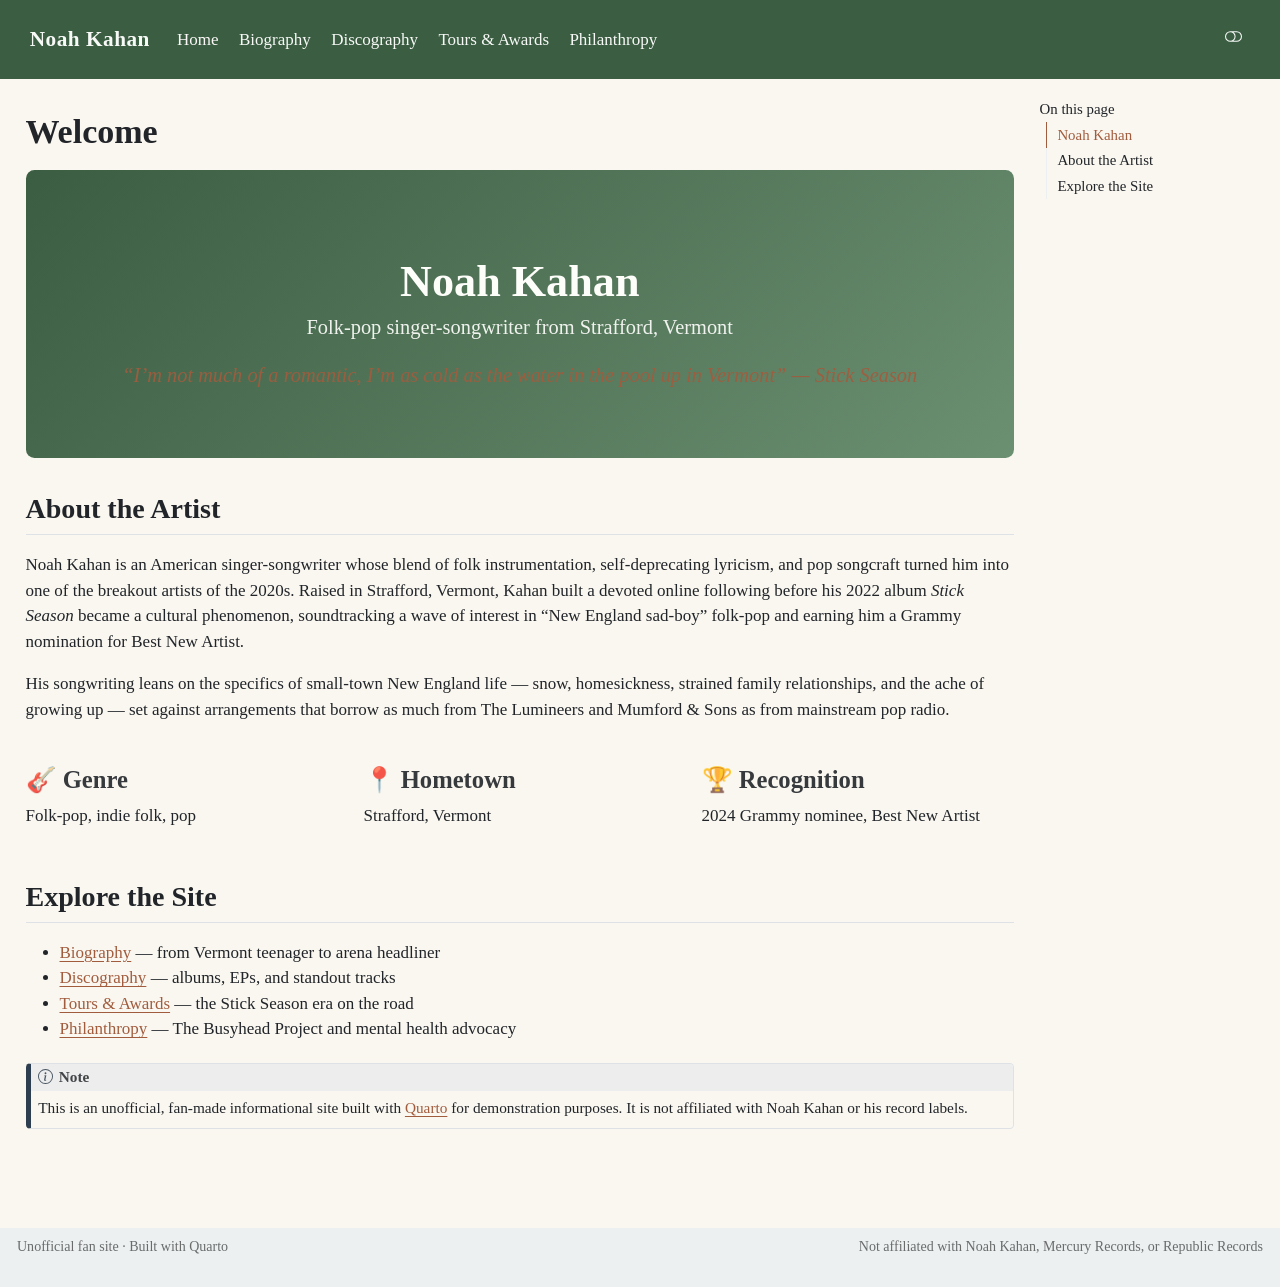
==== index.html @ 5a23b7d7 "Deploy Noah Kahan fan site to GitHub Pages Co-Authored-By: Claude Sonnet 5 <noreply@anthropic.com> C" ====
<!DOCTYPE html>
<html xmlns="http://www.w3.org/1999/xhtml" lang="en" xml:lang="en"><head>

<meta charset="utf-8">
<meta name="generator" content="quarto-1.10.18">

<meta name="viewport" content="width=device-width, initial-scale=1.0, user-scalable=yes">


<title>Welcome – Noah Kahan</title>
<style>
/* Default styles provided by pandoc.
** See https://pandoc.org/MANUAL.html#variables-for-html for config info.
*/
span.smallcaps{font-variant: small-caps;}
div.columns{display: flex; gap: 1.5em;}
div.column{flex: auto;}
@media screen {
div.columns{gap: min(4vw, 1.5em);}
div.column{overflow-x: auto;}
}
div.hanging-indent{margin-left: 1.5em; text-indent: -1.5em;}
ul.task-list{list-style: none;}
ul.task-list li input[type="checkbox"] {
  width: 0.8em;
  margin: 0 0.8em 0.2em -1em; /* quarto-specific, see https://github.com/quarto-dev/quarto-cli/issues/4556 */ 
  vertical-align: middle;
}
</style>


<script src="site_libs/quarto-nav/quarto-nav.js"></script>
<script src="site_libs/clipboard/clipboard.min.js"></script>
<script src="site_libs/quarto-search/autocomplete.umd.js"></script>
<script src="site_libs/quarto-search/fuse.min.js"></script>
<script src="site_libs/quarto-search/quarto-search.js"></script>
<meta name="quarto:offset" content="./">
<script src="site_libs/quarto-html/quarto.js" type="module"></script>
<script src="site_libs/quarto-html/tabsets/tabsets.js" type="module"></script>
<script src="site_libs/quarto-html/popper.min.js"></script>
<script src="site_libs/quarto-html/tippy.umd.min.js"></script>
<script src="site_libs/quarto-html/anchor.min.js"></script>
<link href="site_libs/quarto-html/tippy.css" rel="stylesheet">
<link href="site_libs/quarto-html/quarto-syntax-highlighting-64a204ab8560d761af7679ceaba22944.css" rel="stylesheet" class="quarto-color-scheme" id="quarto-text-highlighting-styles">
<link href="site_libs/quarto-html/quarto-syntax-highlighting-dark-b85bc7c33db8c58e0ec93c3465666fed.css" rel="stylesheet" class="quarto-color-scheme quarto-color-alternate" id="quarto-text-highlighting-styles">
<link href="site_libs/quarto-html/quarto-syntax-highlighting-64a204ab8560d761af7679ceaba22944.css" rel="stylesheet" class="quarto-color-scheme-extra" id="quarto-text-highlighting-styles">
<script src="site_libs/bootstrap/bootstrap.min.js"></script>
<link href="site_libs/bootstrap/bootstrap-icons.css" rel="stylesheet">
<link href="site_libs/bootstrap/bootstrap-99660a1cf1970f2797f64ef685472910.min.css" rel="stylesheet" append-hash="true" class="quarto-color-scheme" id="quarto-bootstrap" data-mode="light">
<link href="site_libs/bootstrap/bootstrap-dark-9e056b72276c9e3570f613c1811fbe63.min.css" rel="stylesheet" append-hash="true" class="quarto-color-scheme quarto-color-alternate" id="quarto-bootstrap" data-mode="light">
<link href="site_libs/bootstrap/bootstrap-99660a1cf1970f2797f64ef685472910.min.css" rel="stylesheet" append-hash="true" class="quarto-color-scheme-extra" id="quarto-bootstrap" data-mode="light">
<script id="quarto-search-options" type="application/json">{
  "location": "navbar",
  "copy-button": false,
  "collapse-after": 3,
  "panel-placement": "end",
  "type": "overlay",
  "limit": 50,
  "keyboard-shortcut": [
    "f",
    "/",
    "s"
  ],
  "show-item-context": false,
  "language": {
    "search-no-results-text": "No results",
    "search-matching-documents-text": "matching documents",
    "search-copy-link-title": "Copy link to search",
    "search-hide-matches-text": "Hide additional matches",
    "search-more-match-text": "more match in this document",
    "search-more-matches-text": "more matches in this document",
    "search-clear-button-title": "Clear",
    "search-text-placeholder": "",
    "search-detached-cancel-button-title": "Cancel",
    "search-submit-button-title": "Submit",
    "search-label": "Search"
  }
}</script>


<link rel="stylesheet" href="styles.css">
</head>

<body class="nav-fixed quarto-light"><script id="quarto-html-before-body" type="application/javascript">
    const toggleBodyColorMode = (bsSheetEl) => {
      const mode = bsSheetEl.getAttribute("data-mode");
      const bodyEl = window.document.querySelector("body");
      if (mode === "dark") {
        bodyEl.classList.add("quarto-dark");
        bodyEl.classList.remove("quarto-light");
      } else {
        bodyEl.classList.add("quarto-light");
        bodyEl.classList.remove("quarto-dark");
      }
    }
    const toggleBodyColorPrimary = () => {
      const bsSheetEl = window.document.querySelector("link#quarto-bootstrap:not([rel=disabled-stylesheet])");
      if (bsSheetEl) {
        toggleBodyColorMode(bsSheetEl);
      }
    }
    const setColorSchemeToggle = (alternate) => {
      const toggles = window.document.querySelectorAll('.quarto-color-scheme-toggle');
      for (let i=0; i < toggles.length; i++) {
        const toggle = toggles[i];
        if (toggle) {
          if (alternate) {
            toggle.classList.add("alternate");
          } else {
            toggle.classList.remove("alternate");
          }
        }
      }
    };
    const toggleColorMode = (alternate) => {
      // Switch the stylesheets
      const primaryStylesheets = window.document.querySelectorAll('link.quarto-color-scheme:not(.quarto-color-alternate)');
      const alternateStylesheets = window.document.querySelectorAll('link.quarto-color-scheme.quarto-color-alternate');
      manageTransitions('#quarto-margin-sidebar .nav-link', false);
      if (alternate) {
        // note: dark is layered on light, we don't disable primary!
        enableStylesheet(alternateStylesheets);
        for (const sheetNode of alternateStylesheets) {
          if (sheetNode.id === "quarto-bootstrap") {
            toggleBodyColorMode(sheetNode);
          }
        }
      } else {
        disableStylesheet(alternateStylesheets);
        enableStylesheet(primaryStylesheets)
        toggleBodyColorPrimary();
      }
      manageTransitions('#quarto-margin-sidebar .nav-link', true);
      // Switch the toggles
      setColorSchemeToggle(alternate)
      // Hack to workaround the fact that safari doesn't
      // properly recolor the scrollbar when toggling (#1455)
      if (navigator.userAgent.indexOf('Safari') > 0 && navigator.userAgent.indexOf('Chrome') == -1) {
        manageTransitions("body", false);
        window.scrollTo(0, 1);
        setTimeout(() => {
          window.scrollTo(0, 0);
          manageTransitions("body", true);
        }, 40);
      }
    }
    const disableStylesheet = (stylesheets) => {
      for (let i=0; i < stylesheets.length; i++) {
        const stylesheet = stylesheets[i];
        stylesheet.rel = 'disabled-stylesheet';
      }
    }
    const enableStylesheet = (stylesheets) => {
      for (let i=0; i < stylesheets.length; i++) {
        const stylesheet = stylesheets[i];
        if(stylesheet.rel !== 'stylesheet') { // for Chrome, which will still FOUC without this check
          stylesheet.rel = 'stylesheet';
        }
      }
    }
    const manageTransitions = (selector, allowTransitions) => {
      const els = window.document.querySelectorAll(selector);
      for (let i=0; i < els.length; i++) {
        const el = els[i];
        if (allowTransitions) {
          el.classList.remove('notransition');
        } else {
          el.classList.add('notransition');
        }
      }
    }
    const isFileUrl = () => {
      return window.location.protocol === 'file:';
    }
    const hasAlternateSentinel = () => {
      let styleSentinel = getColorSchemeSentinel();
      if (styleSentinel !== null) {
        return styleSentinel === "alternate";
      } else {
        return false;
      }
    }
    const setStyleSentinel = (alternate) => {
      const value = alternate ? "alternate" : "default";
      if (!isFileUrl()) {
        window.localStorage.setItem("quarto-color-scheme", value);
      } else {
        localAlternateSentinel = value;
      }
    }
    const getColorSchemeSentinel = () => {
      if (!isFileUrl()) {
        const storageValue = window.localStorage.getItem("quarto-color-scheme");
        return storageValue != null ? storageValue : localAlternateSentinel;
      } else {
        return localAlternateSentinel;
      }
    }
    const toggleGiscusIfUsed = (isAlternate, darkModeDefault) => {
      const baseTheme = document.querySelector('#giscus-base-theme')?.value ?? 'light';
      const alternateTheme = document.querySelector('#giscus-alt-theme')?.value ?? 'dark';
      let newTheme = '';
      if(authorPrefersDark) {
        newTheme = isAlternate ? baseTheme : alternateTheme;
      } else {
        newTheme = isAlternate ? alternateTheme : baseTheme;
      }
      const changeGiscusTheme = () => {
        // From: https://github.com/giscus/giscus/issues/336
        const sendMessage = (message) => {
          const iframe = document.querySelector('iframe.giscus-frame');
          if (!iframe) return;
          iframe.contentWindow.postMessage({ giscus: message }, 'https://giscus.app');
        }
        sendMessage({
          setConfig: {
            theme: newTheme
          }
        });
      }
      const isGiscussLoaded = window.document.querySelector('iframe.giscus-frame') !== null;
      if (isGiscussLoaded) {
        changeGiscusTheme();
      }
    };
    const authorPrefersDark = false;
    const darkModeDefault = authorPrefersDark;
      document.querySelector('link#quarto-text-highlighting-styles.quarto-color-scheme-extra').rel = 'disabled-stylesheet';
      document.querySelector('link#quarto-bootstrap.quarto-color-scheme-extra').rel = 'disabled-stylesheet';
    let localAlternateSentinel = darkModeDefault ? 'alternate' : 'default';
    // Dark / light mode switch
    window.quartoToggleColorScheme = () => {
      // Read the current dark / light value
      let toAlternate = !hasAlternateSentinel();
      toggleColorMode(toAlternate);
      setStyleSentinel(toAlternate);
      toggleGiscusIfUsed(toAlternate, darkModeDefault);
      window.dispatchEvent(new Event('resize'));
    };
    // Switch to dark mode if need be
    if (hasAlternateSentinel()) {
      toggleColorMode(true);
    } else {
      toggleColorMode(false);
    }
  </script>

<div id="quarto-search-results"></div>
  <header id="quarto-header" class="headroom fixed-top">
    <nav class="navbar navbar-expand-lg " data-bs-theme="dark">
      <div class="navbar-container container-fluid">
      <div class="navbar-brand-container mx-auto">
    <a class="navbar-brand" href="./index.html">
    <span class="navbar-title">Noah Kahan</span>
    </a>
  </div>
            <div id="quarto-search" class="" title="Search"></div>
          <button class="navbar-toggler" type="button" data-bs-toggle="collapse" data-bs-target="#navbarCollapse" aria-controls="navbarCollapse" role="menu" aria-expanded="false" aria-label="Toggle navigation" onclick="if (window.quartoToggleHeadroom) { window.quartoToggleHeadroom(); }">
  <span class="navbar-toggler-icon"></span>
</button>
          <div class="collapse navbar-collapse" id="navbarCollapse">
            <ul class="navbar-nav navbar-nav-scroll me-auto">
  <li class="nav-item">
    <a class="nav-link active" href="./index.html" aria-current="page"> 
<span class="menu-text">Home</span></a>
  </li>  
  <li class="nav-item">
    <a class="nav-link" href="./biography.html"> 
<span class="menu-text">Biography</span></a>
  </li>  
  <li class="nav-item">
    <a class="nav-link" href="./discography.html"> 
<span class="menu-text">Discography</span></a>
  </li>  
  <li class="nav-item">
    <a class="nav-link" href="./tours-awards.html"> 
<span class="menu-text">Tours &amp; Awards</span></a>
  </li>  
  <li class="nav-item">
    <a class="nav-link" href="./philanthropy.html"> 
<span class="menu-text">Philanthropy</span></a>
  </li>  
</ul>
            <ul class="navbar-nav navbar-nav-scroll ms-auto">
  <li class="nav-item compact">
    <a class="nav-link" href="https://open.spotify.com/artist/2RQXRUsr4IW1f3mKyKsy4B"> <i class="bi bi-spotify" role="img" aria-label="Spotify">
</i> 
<span class="menu-text"></span></a>
  </li>  
  <li class="nav-item compact">
    <a class="nav-link" href="https://www.instagram.com/noahkahanmusic/"> <i class="bi bi-instagram" role="img" aria-label="Instagram">
</i> 
<span class="menu-text"></span></a>
  </li>  
</ul>
          </div> <!-- /navcollapse -->
            <div class="quarto-navbar-tools">
  <a href="" class="quarto-color-scheme-toggle quarto-navigation-tool  px-1" onclick="window.quartoToggleColorScheme(); return false;" title="Toggle dark mode"><i class="bi"></i></a>
</div>
      </div> <!-- /container-fluid -->
    </nav>
</header>
<!-- content -->
<div id="quarto-content" class="quarto-container page-columns page-rows-contents page-layout-full page-navbar">
<!-- sidebar -->
<!-- margin-sidebar -->
    <div id="quarto-margin-sidebar" class="sidebar margin-sidebar">
        <nav id="TOC" role="doc-toc" class="toc-active">
    <h2 id="toc-title">On this page</h2>
   
  <ul>
  <li><a href="#noah-kahan" id="toc-noah-kahan" class="nav-link active" data-scroll-target="#noah-kahan">Noah Kahan</a></li>
  <li><a href="#about-the-artist" id="toc-about-the-artist" class="nav-link" data-scroll-target="#about-the-artist">About the Artist</a></li>
  <li><a href="#explore-the-site" id="toc-explore-the-site" class="nav-link" data-scroll-target="#explore-the-site">Explore the Site</a></li>
  </ul>
</nav>
    </div>
<!-- main -->
<main class="content column-page-left" id="quarto-document-content">


<header id="title-block-header" class="quarto-title-block default">
<div class="quarto-title">
<h1 class="title">Welcome</h1>
</div>



<div class="quarto-title-meta column-page-left">

    
  
    
  </div>
  


</header>


<section id="noah-kahan" class="level1 hero-banner">
<h1>Noah Kahan</h1>
<p>Folk-pop singer-songwriter from Strafford, Vermont</p>
<p class="tagline">
“I’m not much of a romantic, I’m as cold as the water in the pool up in Vermont” — Stick Season
</p>
</section>
<section id="about-the-artist" class="level2">
<h2 class="anchored" data-anchor-id="about-the-artist">About the Artist</h2>
<p>Noah Kahan is an American singer-songwriter whose blend of folk instrumentation, self-deprecating lyricism, and pop songcraft turned him into one of the breakout artists of the 2020s. Raised in Strafford, Vermont, Kahan built a devoted online following before his 2022 album <em>Stick Season</em> became a cultural phenomenon, soundtracking a wave of interest in “New England sad-boy” folk-pop and earning him a Grammy nomination for Best New Artist.</p>
<p>His songwriting leans on the specifics of small-town New England life — snow, homesickness, strained family relationships, and the ache of growing up — set against arrangements that borrow as much from The Lumineers and Mumford &amp; Sons as from mainstream pop radio.</p>
<div class="grid">
<section id="genre" class="level3 g-col-12 g-col-md-4">
<h3 class="anchored" data-anchor-id="genre">🎸 Genre</h3>
<p>Folk-pop, indie folk, pop</p>
</section>
<section id="hometown" class="level3 g-col-12 g-col-md-4">
<h3 class="anchored" data-anchor-id="hometown">📍 Hometown</h3>
<p>Strafford, Vermont</p>
</section>
<section id="recognition" class="level3 g-col-12 g-col-md-4">
<h3 class="anchored" data-anchor-id="recognition">🏆 Recognition</h3>
<p>2024 Grammy nominee, Best New Artist</p>
</section>
</div>
</section>
<section id="explore-the-site" class="level2">
<h2 class="anchored" data-anchor-id="explore-the-site">Explore the Site</h2>
<ul>
<li><strong><a href="./biography.html">Biography</a></strong> — from Vermont teenager to arena headliner</li>
<li><strong><a href="./discography.html">Discography</a></strong> — albums, EPs, and standout tracks</li>
<li><strong><a href="./tours-awards.html">Tours &amp; Awards</a></strong> — the Stick Season era on the road</li>
<li><strong><a href="./philanthropy.html">Philanthropy</a></strong> — The Busyhead Project and mental health advocacy</li>
</ul>
<div class="callout callout-style-default callout-note callout-titled">
<div class="callout-header d-flex align-content-center">
<div class="callout-icon-container">
<i class="callout-icon"></i>
</div>
<div class="callout-title-container flex-fill">
Note
</div>
</div>
<div class="callout-body-container callout-body">
<p>This is an unofficial, fan-made informational site built with <a href="https://quarto.org">Quarto</a> for demonstration purposes. It is not affiliated with Noah Kahan or his record labels.</p>
</div>
</div>


</section>

<a onclick="window.scrollTo(0, 0); return false;" role="button" id="quarto-back-to-top"><i class="bi bi-arrow-up"></i> Back to top</a></main> <!-- /main -->
<script id="quarto-html-after-body" type="application/javascript">
  window.document.addEventListener("DOMContentLoaded", function (event) {
    // Ensure there is a toggle, if there isn't float one in the top right
    if (window.document.querySelector('.quarto-color-scheme-toggle') === null) {
      const a = window.document.createElement('a');
      a.classList.add('top-right');
      a.classList.add('quarto-color-scheme-toggle');
      a.href = "";
      a.onclick = function() { try { window.quartoToggleColorScheme(); } catch {} return false; };
      const i = window.document.createElement("i");
      i.classList.add('bi');
      a.appendChild(i);
      window.document.body.appendChild(a);
    }
    setColorSchemeToggle(hasAlternateSentinel())
    const icon = "";
    const anchorJS = new window.AnchorJS();
    anchorJS.options = {
      placement: 'right',
      icon: icon
    };
    anchorJS.add('.anchored');
    const isCodeAnnotation = (el) => {
      for (const clz of el.classList) {
        if (clz.startsWith('code-annotation-')) {                     
          return true;
        }
      }
      return false;
    }
    const onCopySuccess = function(e) {
      // button target
      const button = e.trigger;
      // don't keep focus
      button.blur();
      // flash "checked"
      button.classList.add('code-copy-button-checked');
      var currentTitle = button.getAttribute("title");
      button.setAttribute("title", "Copied!");
      let tooltip;
      if (window.bootstrap) {
        button.setAttribute("data-bs-toggle", "tooltip");
        button.setAttribute("data-bs-placement", "left");
        button.setAttribute("data-bs-title", "Copied!");
        tooltip = new bootstrap.Tooltip(button, 
          { trigger: "manual", 
            customClass: "code-copy-button-tooltip",
            offset: [0, -8]});
        tooltip.show();    
      }
      setTimeout(function() {
        if (tooltip) {
          tooltip.hide();
          button.removeAttribute("data-bs-title");
          button.removeAttribute("data-bs-toggle");
          button.removeAttribute("data-bs-placement");
        }
        button.setAttribute("title", currentTitle);
        button.classList.remove('code-copy-button-checked');
      }, 1000);
      // clear code selection
      e.clearSelection();
    }
    const getTextToCopy = function(trigger) {
      const outerScaffold = trigger.parentElement.cloneNode(true);
      const codeEl = outerScaffold.querySelector('code');
      for (const childEl of codeEl.children) {
        if (isCodeAnnotation(childEl)) {
          childEl.remove();
        }
      }
      return codeEl.innerText;
    }
    const clipboard = new window.ClipboardJS('.code-copy-button:not([data-in-quarto-modal])', {
      text: getTextToCopy
    });
    clipboard.on('success', onCopySuccess);
    if (window.document.getElementById('quarto-embedded-source-code-modal')) {
      const clipboardModal = new window.ClipboardJS('.code-copy-button[data-in-quarto-modal]', {
        text: getTextToCopy,
        container: window.document.getElementById('quarto-embedded-source-code-modal')
      });
      clipboardModal.on('success', onCopySuccess);
    }
      var localhostRegex = new RegExp(/^(?:http|https):\/\/localhost\:?[0-9]*\//);
      var mailtoRegex = new RegExp(/^mailto:/);
        var filterRegex = new RegExp('/' + window.location.host + '/');
      var isInternal = (href) => {
          return filterRegex.test(href) || localhostRegex.test(href) || mailtoRegex.test(href);
      }
      // Inspect non-navigation links and adorn them if external
     var links = window.document.querySelectorAll('a[href]:not(.nav-link):not(.navbar-brand):not(.toc-action):not(.sidebar-link):not(.sidebar-item-toggle):not(.pagination-link):not(.no-external):not([aria-hidden]):not(.dropdown-item):not(.quarto-navigation-tool):not(.about-link)');
      for (var i=0; i<links.length; i++) {
        const link = links[i];
        if (!isInternal(link.href)) {
          // undo the damage that might have been done by quarto-nav.js in the case of
          // links that we want to consider external
          if (link.dataset.originalHref !== undefined) {
            link.href = link.dataset.originalHref;
          }
        }
      }
    function tippyHover(el, contentFn, onTriggerFn, onUntriggerFn) {
      const config = {
        allowHTML: true,
        maxWidth: 500,
        delay: 100,
        arrow: false,
        appendTo: function(el) {
            return el.parentElement;
        },
        interactive: true,
        interactiveBorder: 10,
        theme: 'quarto',
        placement: 'bottom-start',
      };
      if (contentFn) {
        config.content = contentFn;
      }
      if (onTriggerFn) {
        config.onTrigger = onTriggerFn;
      }
      if (onUntriggerFn) {
        config.onUntrigger = onUntriggerFn;
      }
      window.tippy(el, config); 
    }
    const noterefs = window.document.querySelectorAll('a[role="doc-noteref"]');
    for (var i=0; i<noterefs.length; i++) {
      const ref = noterefs[i];
      tippyHover(ref, function() {
        // use id or data attribute instead here
        let href = ref.getAttribute('data-footnote-href') || ref.getAttribute('href');
        try { href = new URL(href).hash; } catch {}
        const id = href.replace(/^#\/?/, "");
        const note = window.document.getElementById(id);
        if (note) {
          return note.innerHTML;
        } else {
          return "";
        }
      });
    }
    const xrefs = window.document.querySelectorAll('a.quarto-xref');
    const processXRef = (id, note) => {
      // Strip column container classes
      const stripColumnClz = (el) => {
        el.classList.remove("page-full", "page-columns");
        if (el.children) {
          for (const child of el.children) {
            stripColumnClz(child);
          }
        }
      }
      stripColumnClz(note)
      if (id === null || id.startsWith('sec-')) {
        // Special case sections, only their first couple elements
        const container = document.createElement("div");
        if (note.children && note.children.length > 2) {
          container.appendChild(note.children[0].cloneNode(true));
          for (let i = 1; i < note.children.length; i++) {
            const child = note.children[i];
            if (child.tagName === "P" && child.innerText === "") {
              continue;
            } else {
              container.appendChild(child.cloneNode(true));
              break;
            }
          }
          if (window.Quarto?.typesetMath) {
            window.Quarto.typesetMath(container);
          }
          return container.innerHTML
        } else {
          if (window.Quarto?.typesetMath) {
            window.Quarto.typesetMath(note);
          }
          return note.innerHTML;
        }
      } else {
        // Remove any anchor links if they are present
        const anchorLink = note.querySelector('a.anchorjs-link');
        if (anchorLink) {
          anchorLink.remove();
        }
        if (window.Quarto?.typesetMath) {
          window.Quarto.typesetMath(note);
        }
        if (note.classList.contains("callout")) {
          return note.outerHTML;
        } else {
          return note.innerHTML;
        }
      }
    }
    for (var i=0; i<xrefs.length; i++) {
      const xref = xrefs[i];
      tippyHover(xref, undefined, function(instance) {
        instance.disable();
        let url = xref.getAttribute('href');
        let hash = undefined; 
        if (url.startsWith('#')) {
          hash = url;
        } else {
          try { hash = new URL(url).hash; } catch {}
        }
        if (hash) {
          const id = hash.replace(/^#\/?/, "");
          const note = window.document.getElementById(id);
          if (note !== null) {
            try {
              const html = processXRef(id, note.cloneNode(true));
              instance.setContent(html);
            } finally {
              instance.enable();
              instance.show();
            }
          } else {
            // See if we can fetch this
            fetch(url.split('#')[0])
            .then(res => res.text())
            .then(html => {
              const parser = new DOMParser();
              const htmlDoc = parser.parseFromString(html, "text/html");
              const note = htmlDoc.getElementById(id);
              if (note !== null) {
                const html = processXRef(id, note);
                instance.setContent(html);
              } 
            }).finally(() => {
              instance.enable();
              instance.show();
            });
          }
        } else {
          // See if we can fetch a full url (with no hash to target)
          // This is a special case and we should probably do some content thinning / targeting
          fetch(url)
          .then(res => res.text())
          .then(html => {
            const parser = new DOMParser();
            const htmlDoc = parser.parseFromString(html, "text/html");
            const note = htmlDoc.querySelector('main.content');
            if (note !== null) {
              // This should only happen for chapter cross references
              // (since there is no id in the URL)
              // remove the first header
              if (note.children.length > 0 && note.children[0].tagName === "HEADER") {
                note.children[0].remove();
              }
              const html = processXRef(null, note);
              instance.setContent(html);
            } 
          }).finally(() => {
            instance.enable();
            instance.show();
          });
        }
      }, function(instance) {
      });
    }
        let selectedAnnoteEl;
        const selectorForAnnotation = ( cell, annotation) => {
          let cellAttr = 'data-code-cell="' + cell + '"';
          let lineAttr = 'data-code-annotation="' +  annotation + '"';
          const selector = 'span[' + cellAttr + '][' + lineAttr + ']';
          return selector;
        }
        const selectCodeLines = (annoteEl) => {
          const doc = window.document;
          const targetCell = annoteEl.getAttribute("data-target-cell");
          const targetAnnotation = annoteEl.getAttribute("data-target-annotation");
          const annoteSpan = window.document.querySelector(selectorForAnnotation(targetCell, targetAnnotation));
          const lines = annoteSpan.getAttribute("data-code-lines").split(",");
          const lineIds = lines.map((line) => {
            return targetCell + "-" + line;
          })
          let top = null;
          let height = null;
          let parent = null;
          if (lineIds.length > 0) {
              //compute the position of the single el (top and bottom and make a div)
              const el = window.document.getElementById(lineIds[0]);
              top = el.offsetTop;
              height = el.offsetHeight;
              parent = el.parentElement.parentElement;
            if (lineIds.length > 1) {
              const lastEl = window.document.getElementById(lineIds[lineIds.length - 1]);
              const bottom = lastEl.offsetTop + lastEl.offsetHeight;
              height = bottom - top;
            }
            if (top !== null && height !== null && parent !== null) {
              // cook up a div (if necessary) and position it 
              let div = window.document.getElementById("code-annotation-line-highlight");
              if (div === null) {
                div = window.document.createElement("div");
                div.setAttribute("id", "code-annotation-line-highlight");
                div.style.position = 'absolute';
                parent.appendChild(div);
              }
              div.style.top = top - 2 + "px";
              div.style.height = height + 4 + "px";
              div.style.left = 0;
              let gutterDiv = window.document.getElementById("code-annotation-line-highlight-gutter");
              if (gutterDiv === null) {
                gutterDiv = window.document.createElement("div");
                gutterDiv.setAttribute("id", "code-annotation-line-highlight-gutter");
                gutterDiv.style.position = 'absolute';
                const codeCell = window.document.getElementById(targetCell);
                const gutter = codeCell.querySelector('.code-annotation-gutter');
                gutter.appendChild(gutterDiv);
              }
              gutterDiv.style.top = top - 2 + "px";
              gutterDiv.style.height = height + 4 + "px";
            }
            selectedAnnoteEl = annoteEl;
          }
        };
        const unselectCodeLines = () => {
          const elementsIds = ["code-annotation-line-highlight", "code-annotation-line-highlight-gutter"];
          elementsIds.forEach((elId) => {
            const div = window.document.getElementById(elId);
            if (div) {
              div.remove();
            }
          });
          selectedAnnoteEl = undefined;
        };
          // Handle positioning of the toggle
      window.addEventListener(
        "resize",
        throttle(() => {
          elRect = undefined;
          if (selectedAnnoteEl) {
            selectCodeLines(selectedAnnoteEl);
          }
        }, 10)
      );
      function throttle(fn, ms) {
      let throttle = false;
      let timer;
        return (...args) => {
          if(!throttle) { // first call gets through
              fn.apply(this, args);
              throttle = true;
          } else { // all the others get throttled
              if(timer) clearTimeout(timer); // cancel #2
              timer = setTimeout(() => {
                fn.apply(this, args);
                timer = throttle = false;
              }, ms);
          }
        };
      }
        // Attach click handler to the DT
        const annoteDls = window.document.querySelectorAll('dt[data-target-cell]');
        for (const annoteDlNode of annoteDls) {
          annoteDlNode.addEventListener('click', (event) => {
            const clickedEl = event.target;
            if (clickedEl !== selectedAnnoteEl) {
              unselectCodeLines();
              const activeEl = window.document.querySelector('dt[data-target-cell].code-annotation-active');
              if (activeEl) {
                activeEl.classList.remove('code-annotation-active');
              }
              selectCodeLines(clickedEl);
              clickedEl.classList.add('code-annotation-active');
            } else {
              // Unselect the line
              unselectCodeLines();
              clickedEl.classList.remove('code-annotation-active');
            }
          });
        }
    const findCites = (el) => {
      const parentEl = el.parentElement;
      if (parentEl) {
        const cites = parentEl.dataset.cites;
        if (cites) {
          return {
            el,
            cites: cites.split(' ')
          };
        } else {
          return findCites(el.parentElement)
        }
      } else {
        return undefined;
      }
    };
    var bibliorefs = window.document.querySelectorAll('a[role="doc-biblioref"]');
    for (var i=0; i<bibliorefs.length; i++) {
      const ref = bibliorefs[i];
      const citeInfo = findCites(ref);
      if (citeInfo) {
        tippyHover(citeInfo.el, function() {
          var popup = window.document.createElement('div');
          citeInfo.cites.forEach(function(cite) {
            var citeDiv = window.document.createElement('div');
            citeDiv.classList.add('hanging-indent');
            citeDiv.classList.add('csl-entry');
            var biblioDiv = window.document.getElementById('ref-' + cite);
            if (biblioDiv) {
              citeDiv.innerHTML = biblioDiv.innerHTML;
            }
            popup.appendChild(citeDiv);
          });
          return popup.innerHTML;
        });
      }
    }
  });
  </script>
</div> <!-- /content -->
<footer class="footer">
  <div class="nav-footer">
    <div class="nav-footer-left">
<p>Unofficial fan site · Built with Quarto</p>
</div>   
    <div class="nav-footer-center">
      &nbsp;
    </div>
    <div class="nav-footer-right">
<p>Not affiliated with Noah Kahan, Mercury Records, or Republic Records</p>
</div>
  </div>
</footer>




</body></html>
---- styles.css ----
/* Small tweaks layered on top of the theme */
.timeline {
  border-left: 3px solid #3b5d42;
  margin-left: 1rem;
  padding-left: 1.5rem;
}

.timeline .entry {
  margin-bottom: 1.5rem;
  position: relative;
}

.timeline .entry::before {
  content: "";
  position: absolute;
  left: -1.94rem;
  top: 0.3rem;
  width: 0.7rem;
  height: 0.7rem;
  border-radius: 50%;
  background: #a15c3e;
}

.entry .year {
  font-weight: bold;
  color: #3b5d42;
}

table.album-table th {
  background-color: #3b5d42;
  color: white;
}
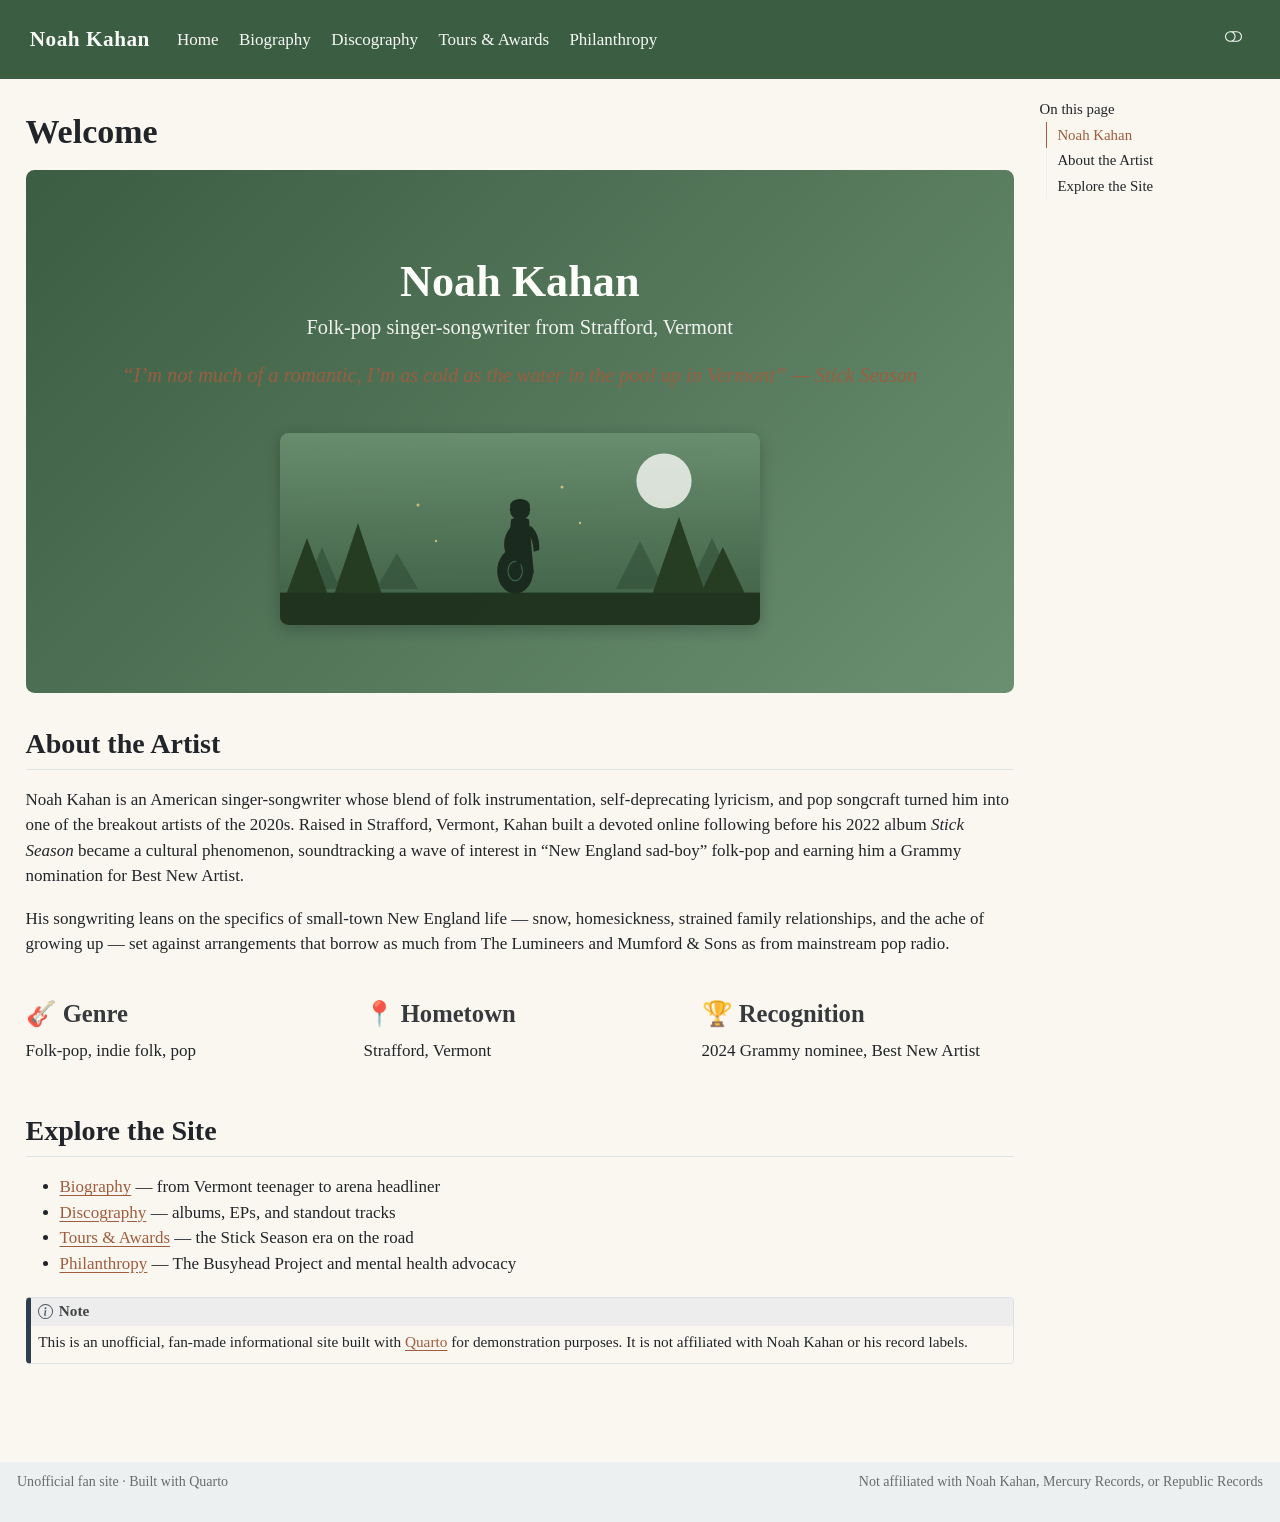
==== commit 538a0f06: "Update deployed site with hero illustration Co-Authored-By: Claude Sonnet 5 <noreply@anthropic.com> " ====
--- a/index.html
+++ b/index.html
@@ -46,9 +46,9 @@
 <link href="site_libs/quarto-html/quarto-syntax-highlighting-64a204ab8560d761af7679ceaba22944.css" rel="stylesheet" class="quarto-color-scheme-extra" id="quarto-text-highlighting-styles">
 <script src="site_libs/bootstrap/bootstrap.min.js"></script>
 <link href="site_libs/bootstrap/bootstrap-icons.css" rel="stylesheet">
-<link href="site_libs/bootstrap/bootstrap-99660a1cf1970f2797f64ef685472910.min.css" rel="stylesheet" append-hash="true" class="quarto-color-scheme" id="quarto-bootstrap" data-mode="light">
-<link href="site_libs/bootstrap/bootstrap-dark-9e056b72276c9e3570f613c1811fbe63.min.css" rel="stylesheet" append-hash="true" class="quarto-color-scheme quarto-color-alternate" id="quarto-bootstrap" data-mode="light">
-<link href="site_libs/bootstrap/bootstrap-99660a1cf1970f2797f64ef685472910.min.css" rel="stylesheet" append-hash="true" class="quarto-color-scheme-extra" id="quarto-bootstrap" data-mode="light">
+<link href="site_libs/bootstrap/bootstrap-88be2dc6935b96890512636fa0f40f63.min.css" rel="stylesheet" append-hash="true" class="quarto-color-scheme" id="quarto-bootstrap" data-mode="light">
+<link href="site_libs/bootstrap/bootstrap-dark-f8be20149c6744659db6731961139a86.min.css" rel="stylesheet" append-hash="true" class="quarto-color-scheme quarto-color-alternate" id="quarto-bootstrap" data-mode="light">
+<link href="site_libs/bootstrap/bootstrap-88be2dc6935b96890512636fa0f40f63.min.css" rel="stylesheet" append-hash="true" class="quarto-color-scheme-extra" id="quarto-bootstrap" data-mode="light">
 <script id="quarto-search-options" type="application/json">{
   "location": "navbar",
   "copy-button": false,
@@ -344,6 +344,7 @@
 <p class="tagline">
 “I’m not much of a romantic, I’m as cold as the water in the pool up in Vermont” — Stick Season
 </p>
+<p><img src="hero-illustration.svg" class="hero-illustration img-fluid" alt="Illustration of a singer-songwriter with a guitar among Vermont pine trees at dusk"></p>
 </section>
 <section id="about-the-artist" class="level2">
 <h2 class="anchored" data-anchor-id="about-the-artist">About the Artist</h2>
